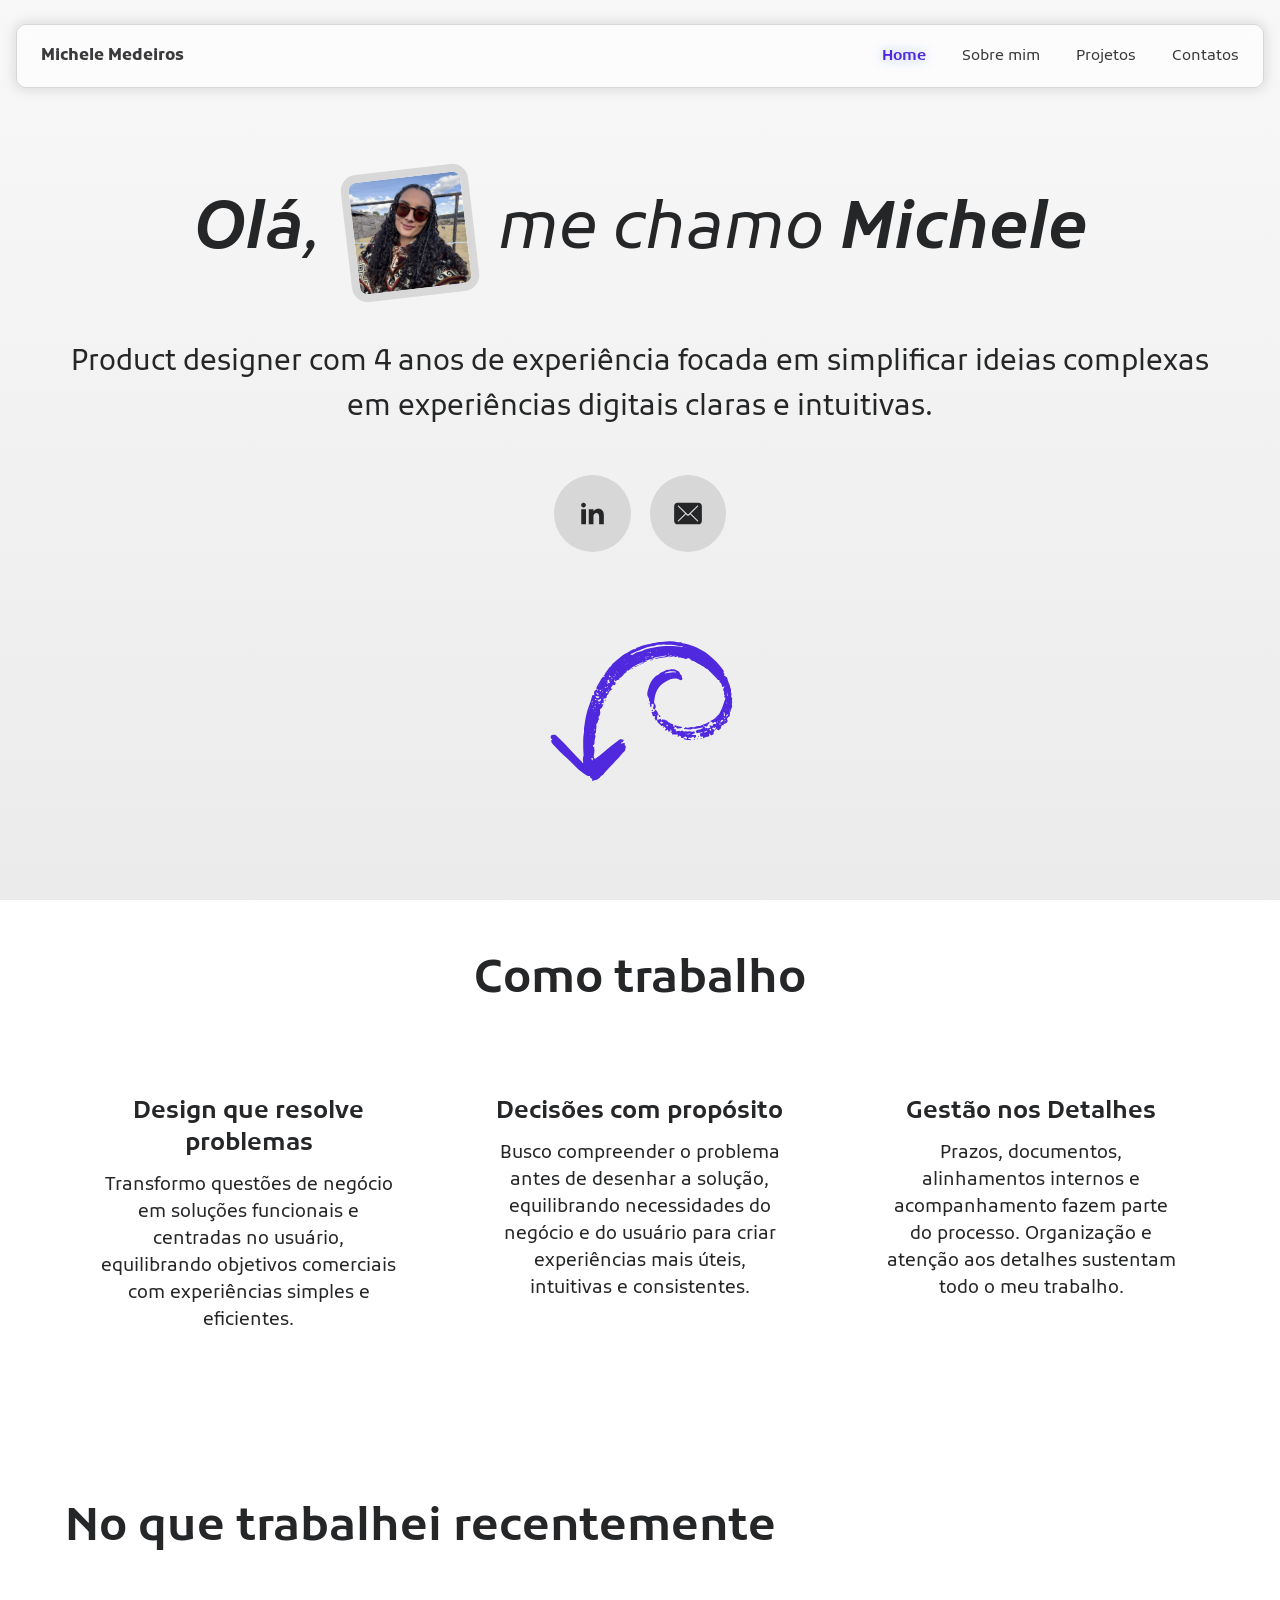
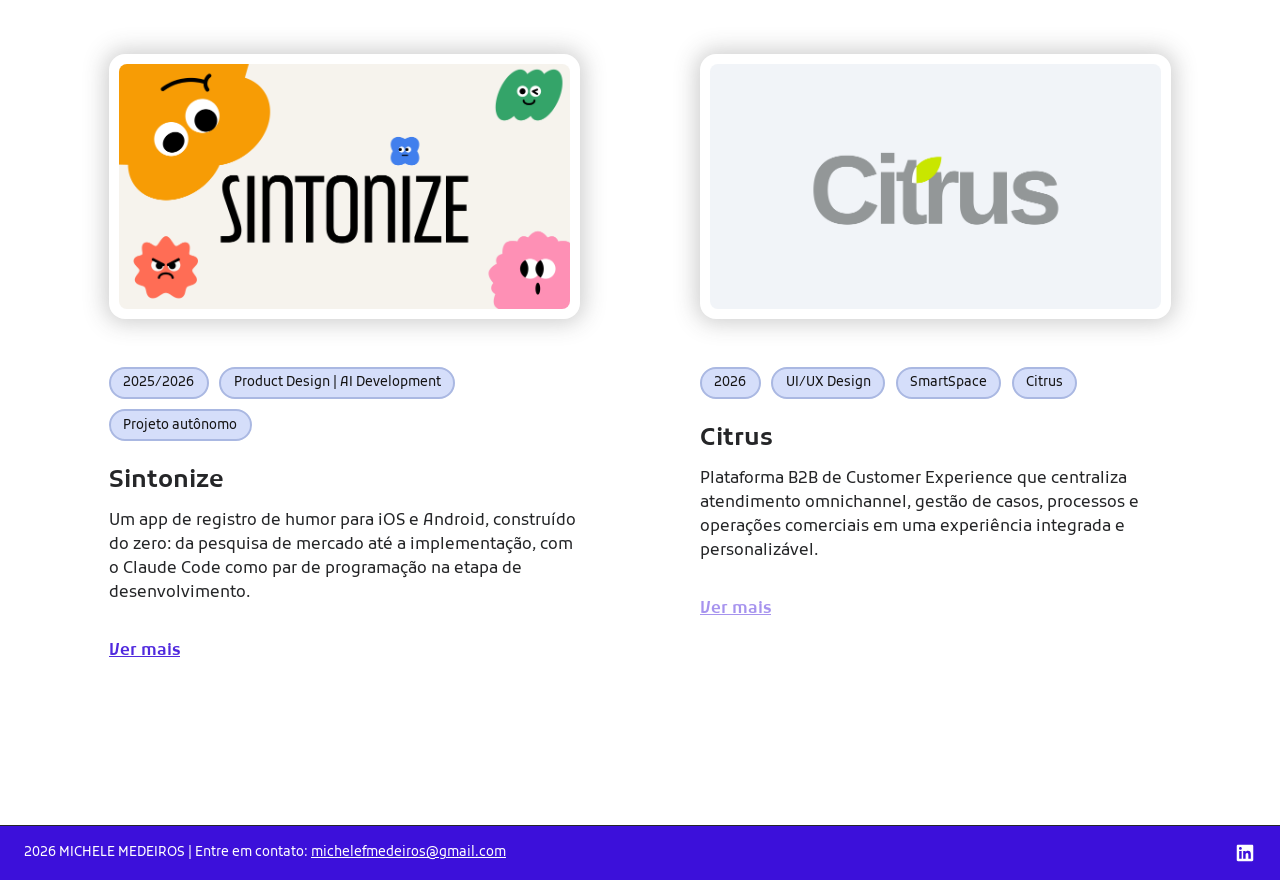
==== index.html @ b837d55e "Replace dashes with slashes in date range tags "2025 -- 2026" -> "2025/2026" and "2024-2025" -> "202" ====
<!doctype html>
<html lang="pt-BR">
<head>
  <meta charset="UTF-8">
  <meta name="viewport" content="width=device-width, initial-scale=1.0">
  <title>Michele Medeiros — Product Designer</title>
  <meta name="description" content="Portfólio de Michele Medeiros, Product Designer especializada em transformar problemas complexos em experiências digitais claras e intuitivas.">
  <link rel="preconnect" href="https://fonts.googleapis.com">
  <link rel="preconnect" href="https://fonts.gstatic.com" crossorigin>
  <link href="https://fonts.googleapis.com/css2?family=Kufam:ital,wght@0,400;0,500;0,600;0,700;1,400;1,600&display=swap" rel="stylesheet">
  <link rel="stylesheet" href="css/style.css?v=23">
  <link rel="stylesheet" href="css/home.css?v=4">
</head>
<body>

  <header class="navbar-wrap">
    <nav class="navbar container" aria-label="Navegação principal">
      <a href="index.html" class="navbar__brand">Michele Medeiros</a>
      <button class="navbar__toggle" id="navToggle" aria-label="Abrir menu" aria-expanded="false" aria-controls="navLinks">
        <span></span><span></span><span></span>
      </button>
      <div class="navbar__links" id="navLinks">
        <a href="index.html" class="is-active">Home</a>
        <a href="sobre-mim.html">Sobre mim</a>
        <a href="projetos.html">Projetos</a>
        <a href="index.html#contato">Contatos</a>
      </div>
    </nav>
  </header>

  <main>
    <section class="page-section hero">
      <div class="hero__greeting">
        <span><strong>Olá</strong>,</span>
        <div class="hero__polaroid">
          <img src="assets/images/foto-home.png" alt="Foto de Michele Medeiros">
        </div>
        <span><em>me chamo</em> <strong>Michele</strong></span>
      </div>
      <p class="hero__subtitle">Product designer com 4 anos de experiência focada em simplificar ideias complexas em experiências digitais claras e intuitivas.</p>
      <div class="hero__socials">
        <a href="https://www.linkedin.com/in/michele-franca-medeiros/" target="_blank" rel="noopener"><img src="assets/images/icons/linkedin-fill.svg" alt="LinkedIn"></a>
        <a href="mailto:michelefmedeiros@gmail.com?subject=Contato%20via%20portf%C3%B3lio"><img src="assets/images/icons/email.svg" alt="E-mail"></a>
      </div>
      <div class="hero__arrow">
        <img src="assets/images/icons/arrow-swirl.svg" alt="">
      </div>
    </section>

    <section class="page-section how-i-work">
      <h2 class="section-title">Como trabalho</h2>
      <div class="how-i-work__grid">
        <div class="how-i-work__card">
          <h3>Design que resolve problemas</h3>
          <p>Transformo questões de negócio em soluções funcionais e centradas no usuário, equilibrando objetivos comerciais com experiências simples e eficientes.</p>
        </div>
        <div class="how-i-work__card">
          <h3>Decisões com propósito</h3>
          <p>Busco compreender o problema antes de desenhar a solução, equilibrando necessidades do negócio e do usuário para criar experiências mais úteis, intuitivas e consistentes.</p>
        </div>
        <div class="how-i-work__card">
          <h3>Gestão nos Detalhes</h3>
          <p>Prazos, documentos, alinhamentos internos e acompanhamento fazem parte do processo. Organização e atenção aos detalhes sustentam todo o meu trabalho.</p>
        </div>
      </div>
    </section>

    <section class="page-section recent-work" id="projetos">
      <h2 class="section-title" style="text-align:left;">No que trabalhei recentemente</h2>
      <div class="recent-work__grid">
        <article class="project-card">
          <div class="project-card__thumb-wrap">
            <div class="project-card__thumb">
              <img src="assets/images/projects/sintonize.png" alt="Mockup do projeto Sintonize">
            </div>
          </div>
          <div class="project-card__body">
            <div class="project-card__tags">
              <span class="badge">2025/2026</span>
              <span class="badge">Product Design | AI Development</span>
              <span class="badge">Projeto autônomo</span>
            </div>
            <h3 class="project-card__title">Sintonize</h3>
            <p class="project-card__desc">Um app de registro de humor para iOS e Android, construído do zero: da pesquisa de mercado até a implementação, com o Claude Code como par de programação na etapa de desenvolvimento.</p>
          </div>
          <div class="project-card__link">
            <a href="projetos/sintonize.html" class="link-arrow">Ver mais</a>
          </div>
        </article>

        <article class="project-card">
          <div class="project-card__thumb-wrap">
            <div class="project-card__thumb">
              <img src="assets/images/projects/Citrus.png" alt="Mockup do projeto Citrus">
            </div>
          </div>
          <div class="project-card__body">
            <div class="project-card__tags">
              <span class="badge">2026</span>
              <span class="badge">UI/UX Design</span>
              <span class="badge">SmartSpace</span>
              <span class="badge">Citrus</span>
            </div>
            <h3 class="project-card__title">Citrus</h3>
            <p class="project-card__desc">Plataforma B2B de Customer Experience que centraliza atendimento omnichannel, gestão de casos, processos e operações comerciais em uma experiência integrada e personalizável.</p>
          </div>
          <div class="project-card__link">
            <span class="link-arrow" style="opacity:.5;cursor:default;" title="Case em construção">Ver mais</span>
          </div>
        </article>
      </div>
    </section>
  </main>

  <footer class="site-footer" id="contato">
    <div class="site-footer__inner">
      <p class="site-footer__text">2026 MICHELE MEDEIROS | Entre em contato: <a href="mailto:michelefmedeiros@gmail.com">michelefmedeiros@gmail.com</a></p>
      <a href="https://www.linkedin.com/in/michele-franca-medeiros/" target="_blank" rel="noopener"><img class="site-footer__icon" src="assets/images/icons/linkedin-box-fill.svg" alt="LinkedIn"></a>
    </div>
  </footer>

  <script src="js/main.js"></script>
</body>
</html>
---- css/style.css ----
/* ========================================================================
   Reset & base
   ======================================================================== */
*,
*::before,
*::after {
  margin: 0;
  padding: 0;
  box-sizing: border-box;
}

:root {
  /* colors */
  --color-netros-0: #fefefe;
  --color-netros-200: #d7d7d7;
  --color-netros-400: #9b9b9d;
  --color-netros-700: #3b3b3e;
  --color-netros-800: #252628;
  --color-netros-900: #151414;
  --color-blue: #5029de;
  --color-blue-dark: #3c10da;
  --color-badge-bg: #d5defa;
  --color-badge-border: #aab8e2;
  --bg-gradient-start: #f8f8f8;
  --bg-gradient-end: #ebebeb;

  /* type */
  --font-main: "Kufam", sans-serif;

  /* layout */
  --container-width: 1598px;
  --container-padding: 65px;
  --radius-lg: 24px;
  --radius-md: 18px;
  --radius-sm: 16px;

  /* spacing rhythm: gap from a section's title to its content, vs. the
     larger gap that separates one whole section from the next */
  --space-title-content: 50px;
  --space-section: 130px;
}

html {
  scroll-behavior: smooth;
}

body {
  font-family: var(--font-main);
  color: var(--color-netros-800);
  background: linear-gradient(to bottom, var(--bg-gradient-start), var(--bg-gradient-end));
  background-attachment: fixed;
  min-height: 100vh;
}

img {
  display: block;
  max-width: 100%;
}

a {
  color: inherit;
  text-decoration: none;
}

ul {
  list-style: none;
}

.container {
  width: 100%;
  max-width: var(--container-width);
  margin-inline: auto;
  padding-inline: 16px;
}

.page-section {
  width: 100%;
  padding-inline: var(--container-padding);
}

/* Consistent, larger gap between whole sections (title-to-content gap
   within a section is set locally by each section via gap/margin using
   --space-title-content). The first section keeps its own top padding
   for the navbar-to-content distance. */
.page-section + .page-section {
  margin-top: var(--space-section);
}

main {
  padding-bottom: var(--space-section);
}

/* ========================================================================
   Navbar
   ======================================================================== */
.navbar-wrap {
  width: 100%;
  padding: 24px 16px 16px;
  display: flex;
  justify-content: center;
}

.navbar {
  width: 100%;
  max-width: var(--container-width);
  height: 64px;
  display: flex;
  align-items: center;
  justify-content: space-between;
  padding-inline: 16px;
  background: rgba(254, 254, 254, 0.75);
  border: 1px solid var(--color-netros-200);
  border-radius: 10px;
  box-shadow: 0 0 12px 2px rgba(141, 141, 141, 0.25);
  backdrop-filter: blur(6px);
}

.navbar__brand {
  font-weight: 700;
  font-size: clamp(14px, 1.6vw, 16px);
  color: var(--color-netros-700);
  padding: 8px;
}

.navbar__links {
  display: flex;
  align-items: center;
  gap: 20px;
}

.navbar__links a {
  display: flex;
  align-items: center;
  justify-content: center;
  padding: 8px;
  font-size: clamp(14px, 1.4vw, 15px);
  color: var(--color-netros-700);
}

.navbar__links a.is-active {
  font-weight: 600;
  color: var(--color-blue);
  filter: drop-shadow(0 0 6px #9ab9ef);
}

.navbar__toggle {
  display: none;
  flex-direction: column;
  justify-content: center;
  align-items: center;
  gap: 5px;
  width: 44px;
  height: 44px;
  border: none;
  background: transparent;
  cursor: pointer;
}

.navbar__toggle span {
  display: block;
  width: 24px;
  height: 2px;
  background: var(--color-netros-700);
  transition: transform 0.25s ease, opacity 0.25s ease;
}

/* ========================================================================
   Footer
   ======================================================================== */
.site-footer {
  width: 100%;
  background: var(--color-blue-dark);
  border-top: 1px solid var(--color-netros-800);
  padding: 16px 24px;
}

.site-footer__inner {
  width: 100%;
  display: flex;
  align-items: center;
  justify-content: space-between;
  gap: 16px;
  flex-wrap: wrap;
}

.site-footer__text {
  color: var(--color-netros-0);
  font-size: 13px;
}

.site-footer__text a {
  text-decoration: underline;
}

.site-footer__icon {
  width: 22px;
  height: 22px;
  flex-shrink: 0;
}

/* ========================================================================
   Buttons / badges
   ======================================================================== */
.badge {
  display: inline-flex;
  align-items: center;
  justify-content: center;
  padding: clamp(3px, 1cqi, 8px) clamp(6px, 2.3cqi, 18px);
  background: var(--color-badge-bg);
  border: 2px solid var(--color-badge-border);
  border-radius: 200px;
  font-size: clamp(8px, 2.4cqi, 14px);
  color: var(--color-netros-900);
  white-space: nowrap;
}

.link-arrow {
  color: var(--color-blue);
  font-weight: 600;
  font-size: 16px;
  text-decoration: underline;
}

/* ========================================================================
   Project card (reused on Home and Projetos)
   ======================================================================== */
.project-card {
  container-type: inline-size;
  container-name: project-card;
  display: flex;
  flex-direction: column;
  gap: 12px;
  padding: 10px 0;
  border-radius: var(--radius-lg);
  border: 12px solid #fff;
}

.project-card__thumb-wrap {
  padding: 24px 32px;
  display: flex;
  justify-content: center;
}

.project-card__thumb {
  width: 100%;
  aspect-ratio: 1920 / 1080;
  background: #fff;
  border-radius: 16px;
  box-shadow: 0 0 22px 4px rgba(61, 61, 61, 0.25);
  overflow: hidden;
  padding: 10px;
  display: flex;
  align-items: center;
  justify-content: center;
}

.project-card__thumb img {
  width: 100%;
  height: 100%;
  object-fit: cover;
  border-radius: 8px;
}

.project-card__body {
  display: flex;
  flex-direction: column;
  gap: 12px;
  padding-inline: 32px;
}

.project-card__tags {
  display: flex;
  flex-wrap: wrap;
  gap: clamp(4px, 2cqi, 16px);
  padding-block: 12px;
}

.project-card__title {
  font-weight: 600;
  font-size: 24px;
}

.project-card__desc {
  font-size: 16px;
  line-height: 1.5;
}

.project-card__link {
  padding: 24px 32px 12px;
}

@media (max-width: 599px) {
  .project-card__body,
  .project-card__thumb-wrap,
  .project-card__link {
    padding-inline: 16px;
  }
}

/* Tag pills (.badge / .project-card__tags gap above) shrink fluidly
   via container query units against the card's own width — relevant
   whenever the card is narrow, whether that's because the viewport is
   small or because the grid has it in a multi-column layout (e.g. a
   750px-ish card at 1024px-1500px viewports). Below 460px the clamp()
   floors on title/description/link are as small as they get, so
   shrink those further here. */
@media (max-width: 460px) {
  .project-card__title {
    font-size: 20px;
  }

  .project-card__desc {
    font-size: 14px;
  }

  .link-arrow {
    font-size: 15px;
  }
}

/* ========================================================================
   Responsive helpers
   ======================================================================== */
@media (max-width: 1023px) {
  .navbar__toggle {
    display: flex;
  }

  .navbar__links {
    position: absolute;
    top: calc(100% + 8px);
    left: 0;
    right: 0;
    flex-direction: column;
    align-items: stretch;
    gap: 0;
    background: var(--color-netros-0);
    border: 1px solid var(--color-netros-200);
    border-radius: 10px;
    box-shadow: 0 8px 24px rgba(0, 0, 0, 0.12);
    padding: 8px;
    display: none;
  }

  .navbar__links.is-open {
    display: flex;
  }

  .navbar__links a {
    justify-content: flex-start;
    width: 100%;
    padding: 14px 12px;
  }

  .navbar {
    position: relative;
  }

  .page-section {
    padding-inline: 24px;
  }
}

@media (max-width: 599px) {
  .navbar-wrap {
    padding: 24px 12px 16px;
  }

  .page-section {
    padding-inline: 16px;
  }

  .site-footer {
    padding: 14px 16px;
  }

  .site-footer__text {
    font-size: 11px;
  }

  .site-footer__icon {
    width: 18px;
    height: 18px;
  }
}
---- css/home.css ----
/* ========================================================================
   Hero
   ======================================================================== */
.hero {
  padding-top: 65px;
  display: flex;
  flex-direction: column;
  align-items: center;
  gap: 44px;
  text-align: center;
}

.hero__greeting {
  display: flex;
  align-items: center;
  justify-content: center;
  gap: 24px;
  flex-wrap: wrap;
  font-style: italic;
  font-size: clamp(32px, 5vw, 85px);
  line-height: 1.3;
}

.hero__greeting strong {
  font-weight: 600;
}

.hero__polaroid {
  flex-shrink: 0;
  width: clamp(90px, 10vw, 150px);
  height: clamp(90px, 10vw, 150px);
  background: #fff;
  border: 8px solid #d8d8d8;
  border-radius: 16px;
  overflow: hidden;
  transform: rotate(-6.64deg);
}

.hero__polaroid img {
  width: 100%;
  height: 100%;
  object-fit: cover;
}

.hero__subtitle {
  font-size: clamp(18px, 2.2vw, 32px);
  line-height: 1.6;
  max-width: 1235px;
  color: var(--color-netros-800);
}

.hero__socials {
  display: flex;
  align-items: center;
  gap: 19px;
}

.hero__socials img {
  width: clamp(56px, 6vw, 85px);
  height: clamp(56px, 6vw, 85px);
}

.hero__arrow {
  width: 126px;
  height: 186px;
  transform: rotate(80.44deg);
  margin-block: 20px;
}

.hero__arrow img {
  width: 100%;
  height: 100%;
}

/* ========================================================================
   How I work
   ======================================================================== */
.how-i-work {
  display: flex;
  flex-direction: column;
  align-items: center;
  gap: var(--space-title-content);
}

.section-title {
  font-weight: 600;
  font-size: clamp(28px, 3.5vw, 45px);
  text-align: center;
}

.how-i-work__grid {
  display: flex;
  justify-content: space-between;
  gap: 24px;
  width: 100%;
  flex-wrap: wrap;
}

.how-i-work__card {
  flex: 1 1 300px;
  display: flex;
  flex-direction: column;
  gap: 12px;
  padding: 24px;
  text-align: center;
  border-radius: var(--radius-lg);
  border: 12px solid #fff;
  background: rgba(255, 255, 255, 0.35);
}

.how-i-work__card h3 {
  font-weight: 600;
  font-size: clamp(18px, 2vw, 24px);
}

.how-i-work__card p {
  font-size: clamp(14px, 1.6vw, 18px);
  line-height: 1.5;
}

/* ========================================================================
   Recent projects
   ======================================================================== */
.recent-work {
  display: flex;
  flex-direction: column;
  gap: var(--space-title-content);
  align-items: flex-start;
  width: 100%;
}

.recent-work__grid {
  display: flex;
  justify-content: space-between;
  gap: 32px;
  width: 100%;
  flex-wrap: wrap;
}

.recent-work__grid .project-card {
  flex: 1 1 360px;
  max-width: 750px;
}

/* ========================================================================
   Responsive
   ======================================================================== */
@media (max-width: 1023px) {
  .hero {
    padding-top: 32px;
  }

  .how-i-work__grid {
    flex-direction: column;
  }

  .how-i-work__card {
    flex-basis: auto;
    width: 100%;
  }

  .recent-work__grid {
    flex-direction: column;
  }

  .project-card {
    flex-basis: auto;
    max-width: none;
    width: 100%;
  }
}

@media (max-width: 599px) {
  .hero__greeting {
    gap: 12px;
  }

  .hero__arrow {
    width: 80px;
    height: 118px;
  }
}
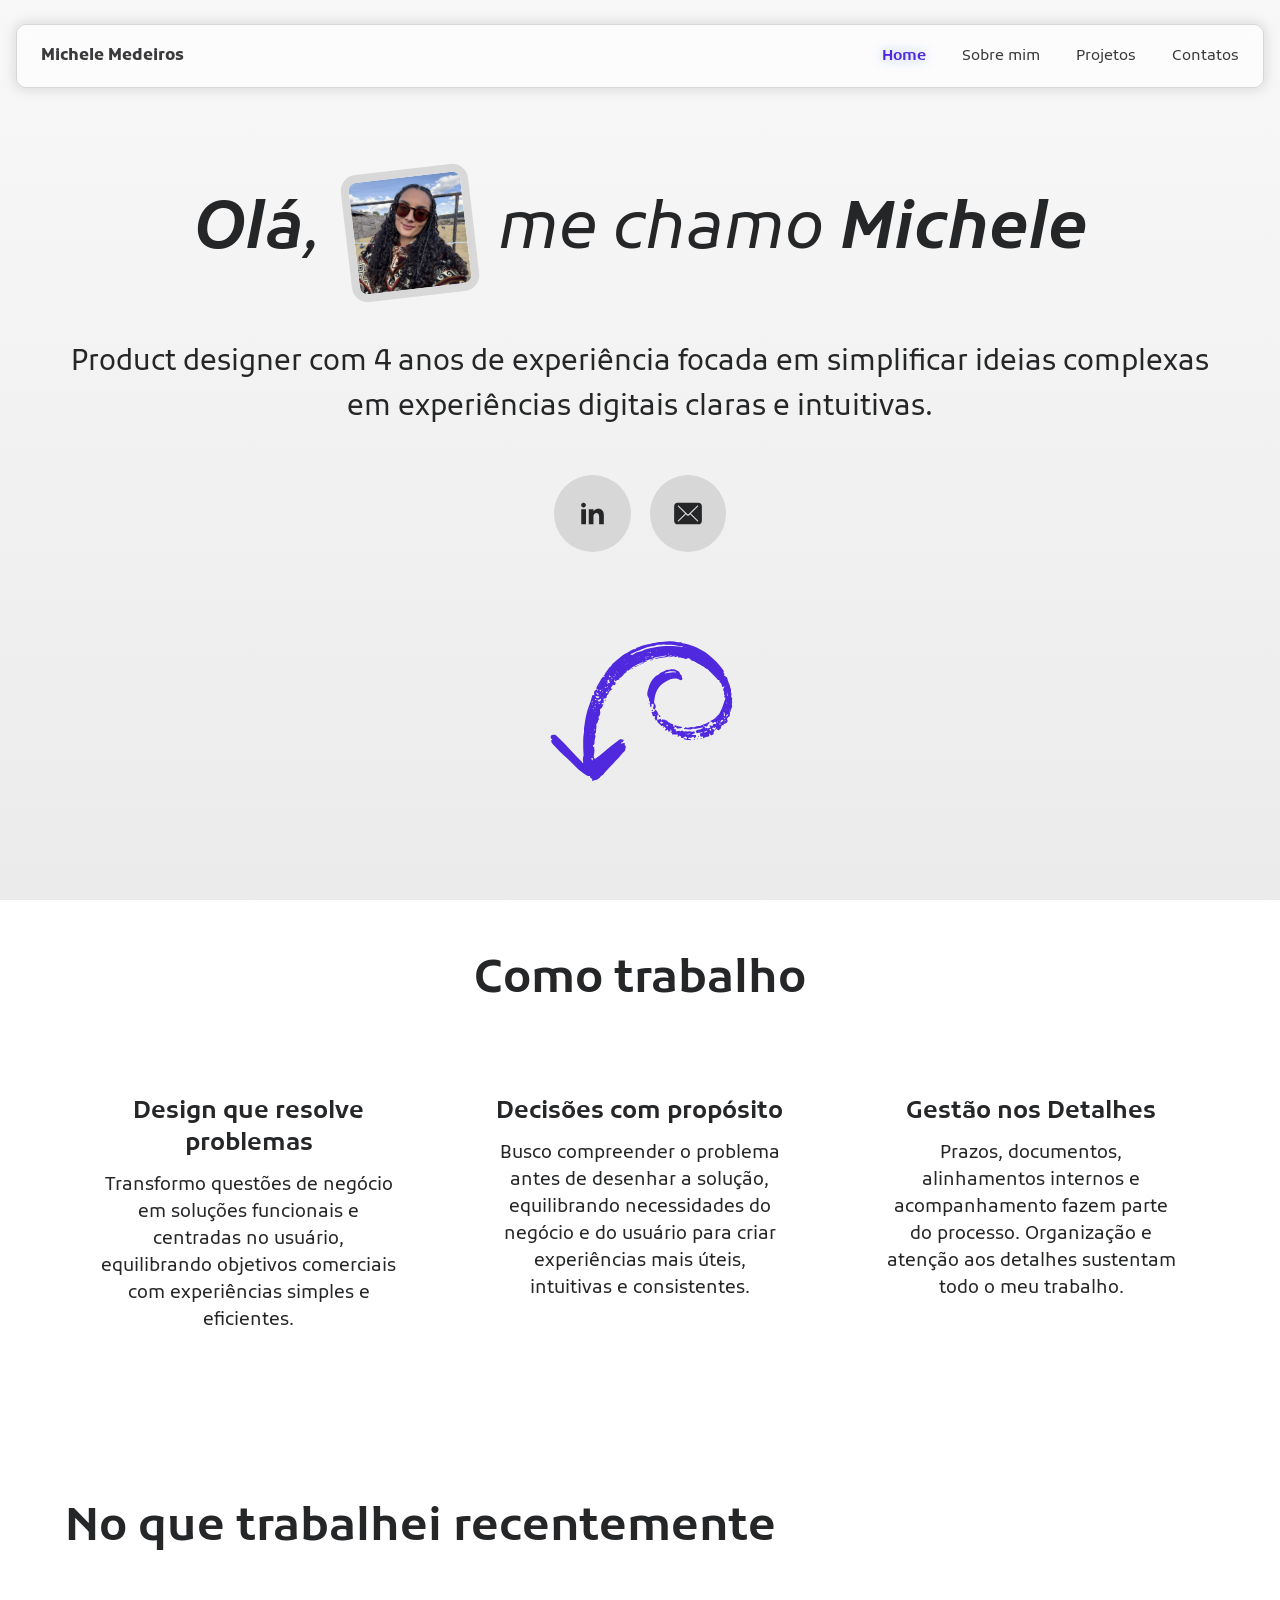
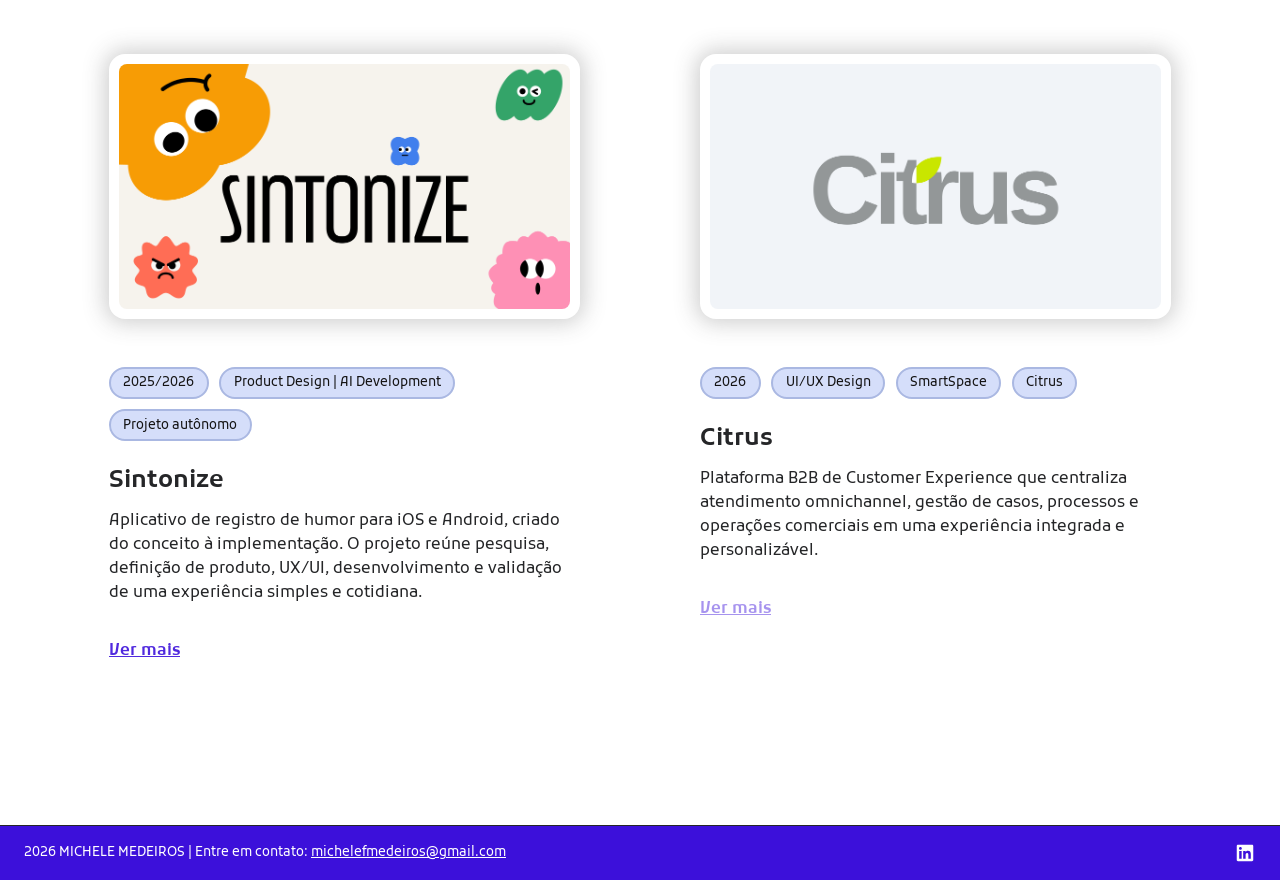
==== commit e1d1f880: "Atualiza descrições dos cards de projetos Novos textos para Sintonize, Ecoar Volt, Aprova Quest, Wea" ====
--- a/index.html
+++ b/index.html
@@ -8,7 +8,7 @@
   <link rel="preconnect" href="https://fonts.googleapis.com">
   <link rel="preconnect" href="https://fonts.gstatic.com" crossorigin>
   <link href="https://fonts.googleapis.com/css2?family=Kufam:ital,wght@0,400;0,500;0,600;0,700;1,400;1,600&display=swap" rel="stylesheet">
-  <link rel="stylesheet" href="css/style.css?v=23">
+  <link rel="stylesheet" href="css/style.css?v=27">
   <link rel="stylesheet" href="css/home.css?v=4">
 </head>
 <body>
@@ -66,7 +66,7 @@
     </section>
 
     <section class="page-section recent-work" id="projetos">
-      <h2 class="section-title" style="text-align:left;">No que trabalhei recentemente</h2>
+      <h2 class="section-title section-title--recent">No que trabalhei recentemente</h2>
       <div class="recent-work__grid">
         <article class="project-card">
           <div class="project-card__thumb-wrap">
@@ -81,7 +81,7 @@
               <span class="badge">Projeto autônomo</span>
             </div>
             <h3 class="project-card__title">Sintonize</h3>
-            <p class="project-card__desc">Um app de registro de humor para iOS e Android, construído do zero: da pesquisa de mercado até a implementação, com o Claude Code como par de programação na etapa de desenvolvimento.</p>
+            <p class="project-card__desc">Aplicativo de registro de humor para iOS e Android, criado do conceito à implementação. O projeto reúne pesquisa, definição de produto, UX/UI, desenvolvimento e validação de uma experiência simples e cotidiana.</p>
           </div>
           <div class="project-card__link">
             <a href="projetos/sintonize.html" class="link-arrow">Ver mais</a>
--- a/css/style.css
+++ b/css/style.css
@@ -198,6 +198,42 @@
   flex-shrink: 0;
 }
 
+/* Título "No que trabalhei recentemente": centralizado só no mobile */
+.section-title--recent {
+  text-align: left;
+}
+
+@media (max-width: 499px) {
+  .section-title--recent {
+    align-self: stretch;
+    text-align: center;
+  }
+}
+
+/* Mobile (<500px): texto e ícone centralizados em coluna */
+@media (max-width: 499px) {
+  .site-footer {
+    padding: 32px 20px;
+  }
+
+  .site-footer__inner {
+    flex-direction: column;
+    justify-content: center;
+    text-align: center;
+    gap: 20px;
+  }
+
+  .site-footer__text {
+    font-size: 16px;
+    line-height: 1.6;
+  }
+
+  .site-footer__icon {
+    width: 40px;
+    height: 40px;
+  }
+}
+
 /* ========================================================================
    Buttons / badges
    ======================================================================== */
@@ -354,6 +390,7 @@
 
   .navbar {
     position: relative;
+    z-index: 50;
   }
 
   .page-section {
@@ -370,16 +407,4 @@
     padding-inline: 16px;
   }
 
-  .site-footer {
-    padding: 14px 16px;
-  }
-
-  .site-footer__text {
-    font-size: 11px;
-  }
-
-  .site-footer__icon {
-    width: 18px;
-    height: 18px;
-  }
-}
+}
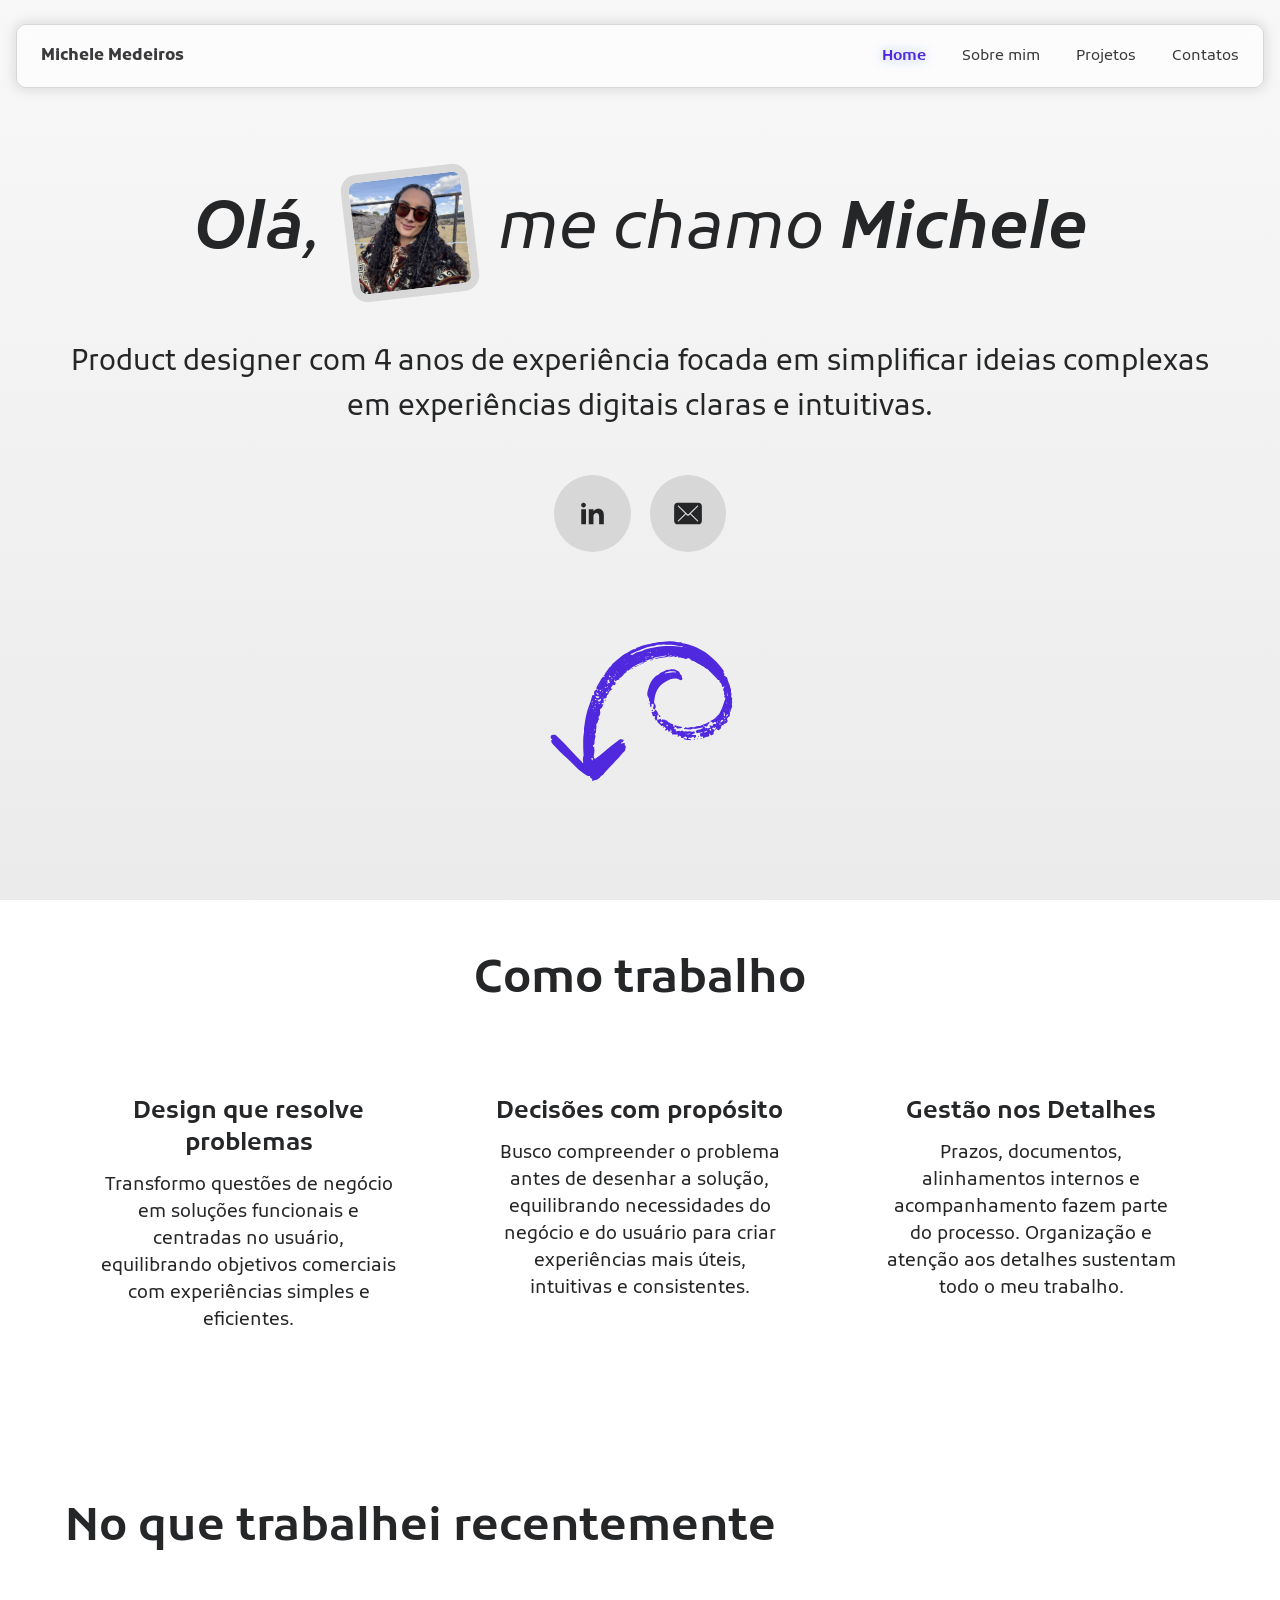
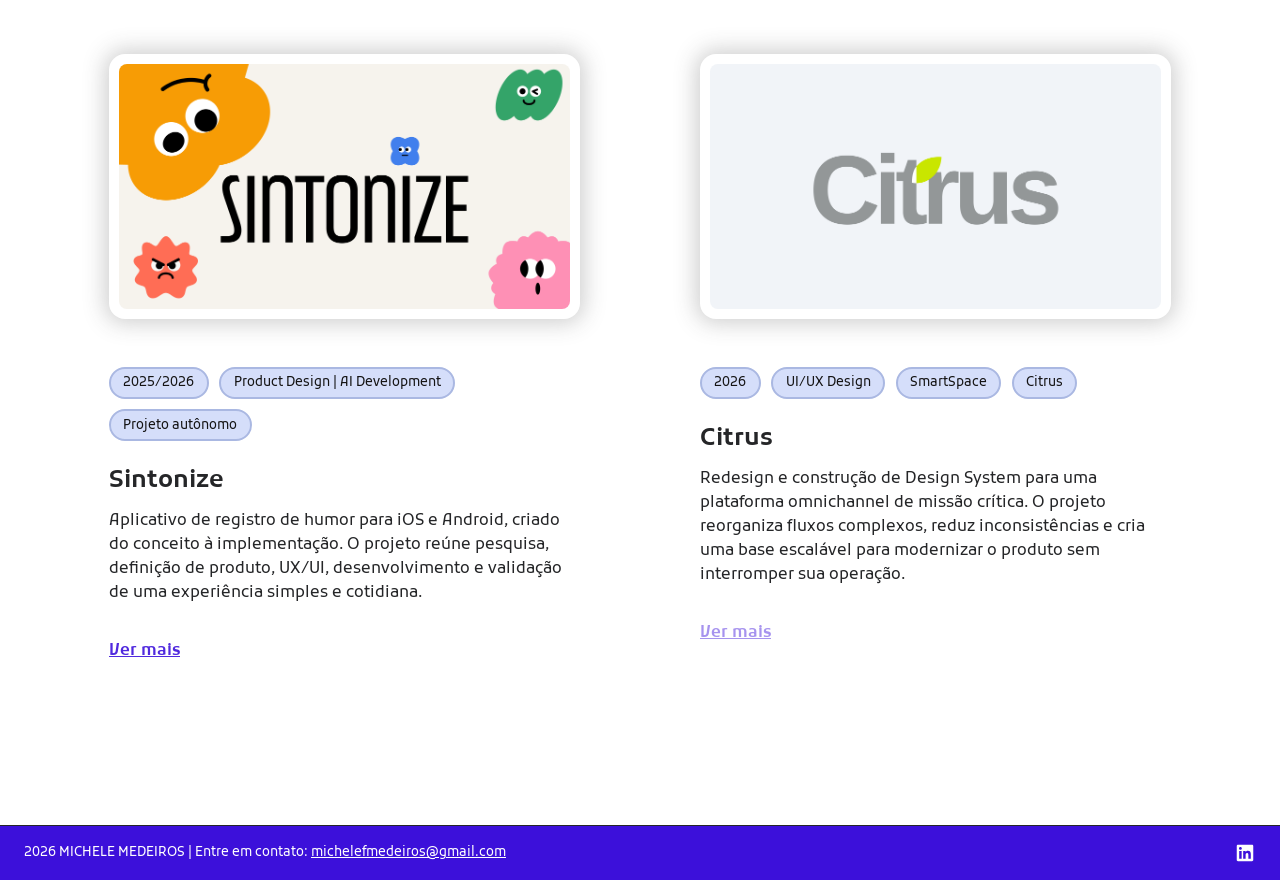
==== commit 641400d0: "Atualiza descrições dos cards Citrus e Portal do Parceiro Co-Authored-By: Claude Sonnet 5 <noreply@a" ====
--- a/index.html
+++ b/index.html
@@ -102,7 +102,7 @@
               <span class="badge">Citrus</span>
             </div>
             <h3 class="project-card__title">Citrus</h3>
-            <p class="project-card__desc">Plataforma B2B de Customer Experience que centraliza atendimento omnichannel, gestão de casos, processos e operações comerciais em uma experiência integrada e personalizável.</p>
+            <p class="project-card__desc">Redesign e construção de Design System para uma plataforma omnichannel de missão crítica. O projeto reorganiza fluxos complexos, reduz inconsistências e cria uma base escalável para modernizar o produto sem interromper sua operação.</p>
           </div>
           <div class="project-card__link">
             <span class="link-arrow" style="opacity:.5;cursor:default;" title="Case em construção">Ver mais</span>
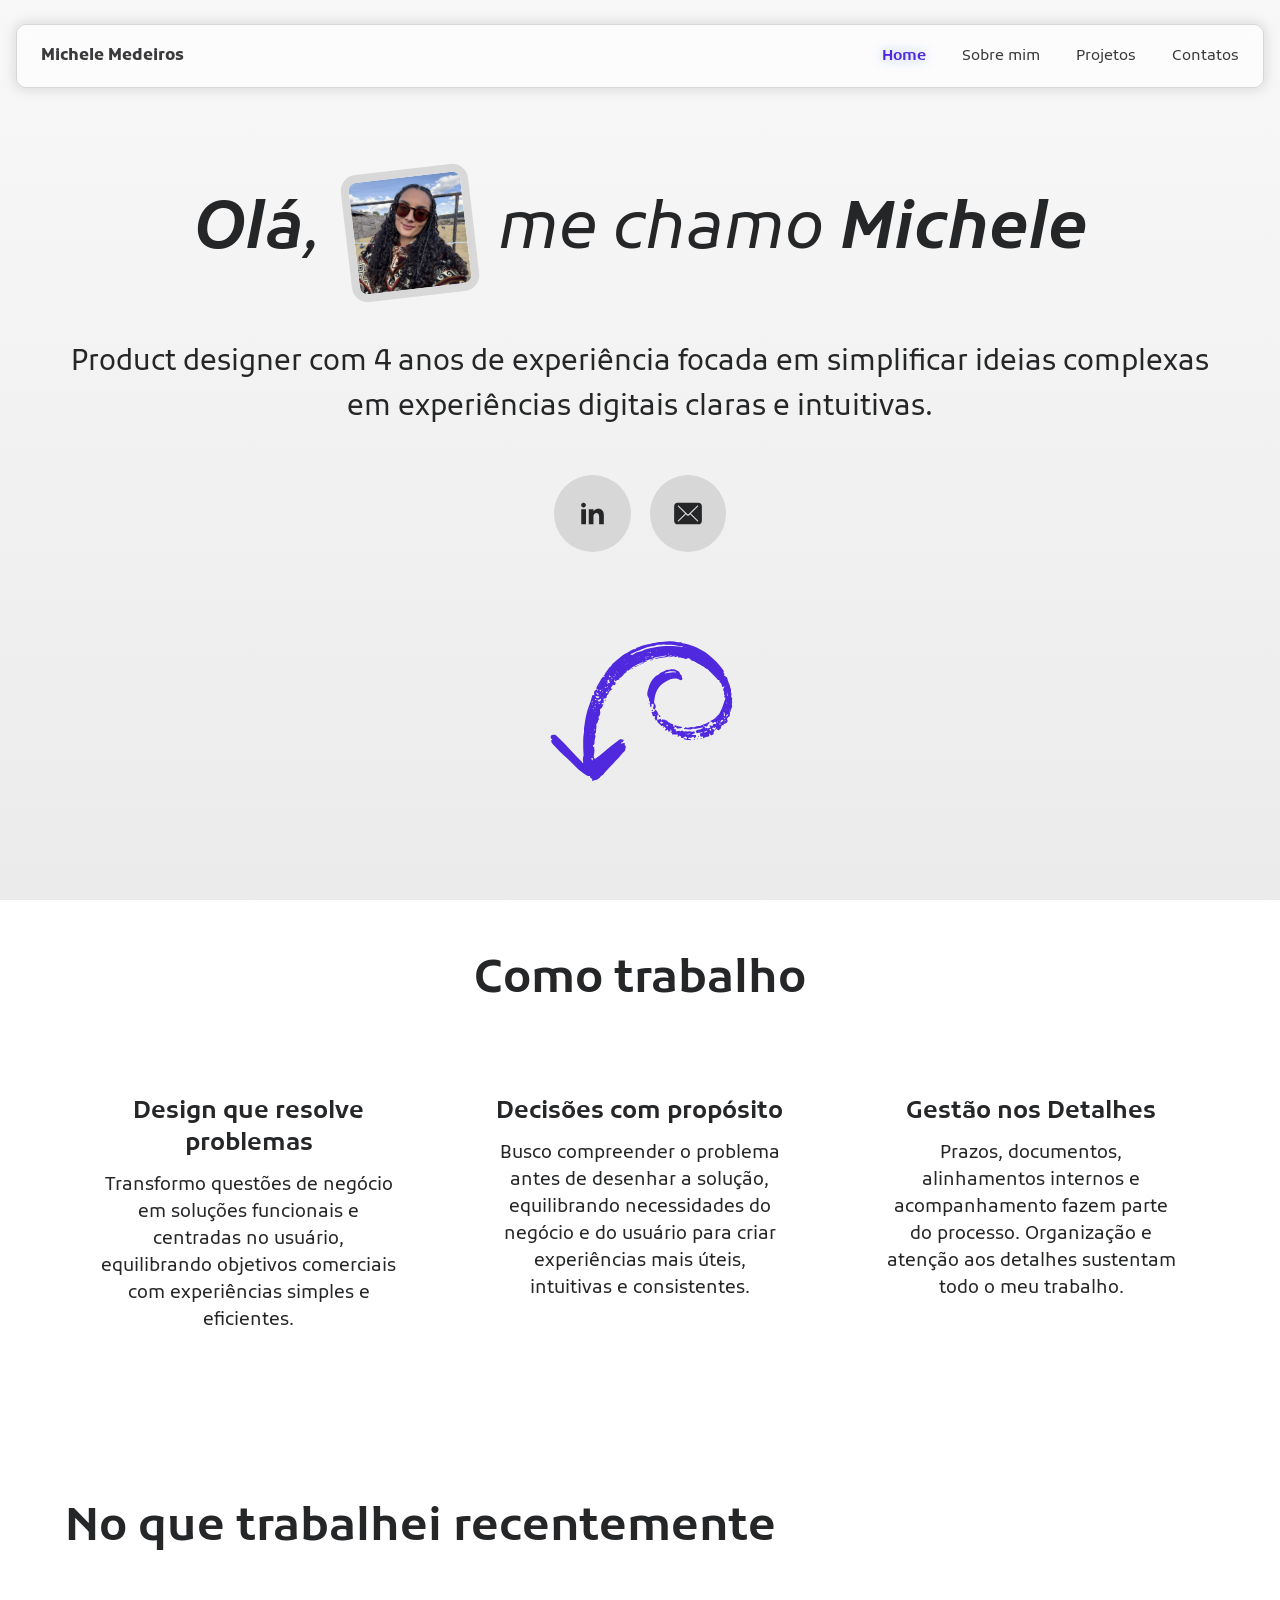
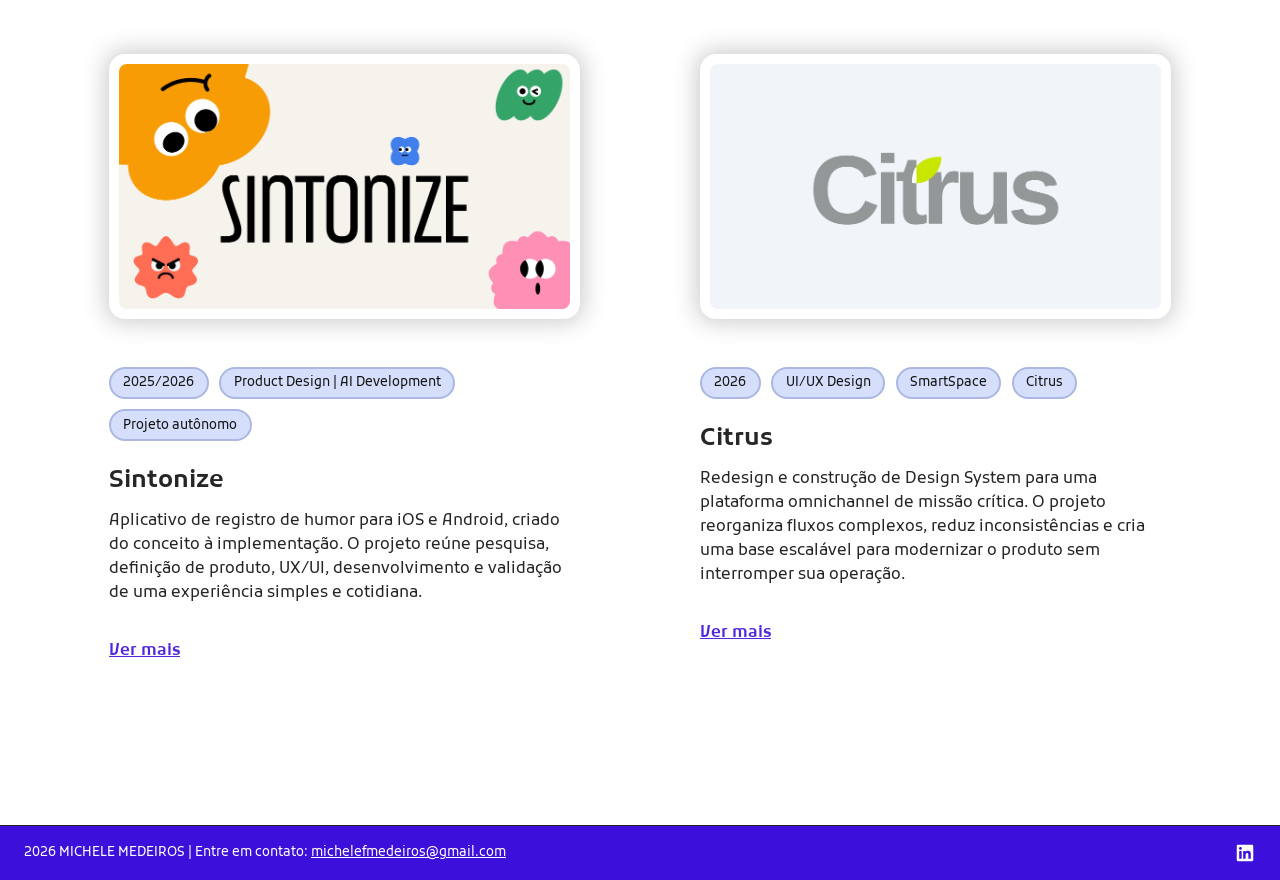
==== commit 010ad80b: "Adiciona documentação do Citrus: cabeçalho e apresentação Co-Authored-By: Claude Sonnet 5 <noreply@a" ====
--- a/index.html
+++ b/index.html
@@ -105,7 +105,7 @@
             <p class="project-card__desc">Redesign e construção de Design System para uma plataforma omnichannel de missão crítica. O projeto reorganiza fluxos complexos, reduz inconsistências e cria uma base escalável para modernizar o produto sem interromper sua operação.</p>
           </div>
           <div class="project-card__link">
-            <span class="link-arrow" style="opacity:.5;cursor:default;" title="Case em construção">Ver mais</span>
+            <a href="documentacao-citrus.html" class="link-arrow">Ver mais</a>
           </div>
         </article>
       </div>
